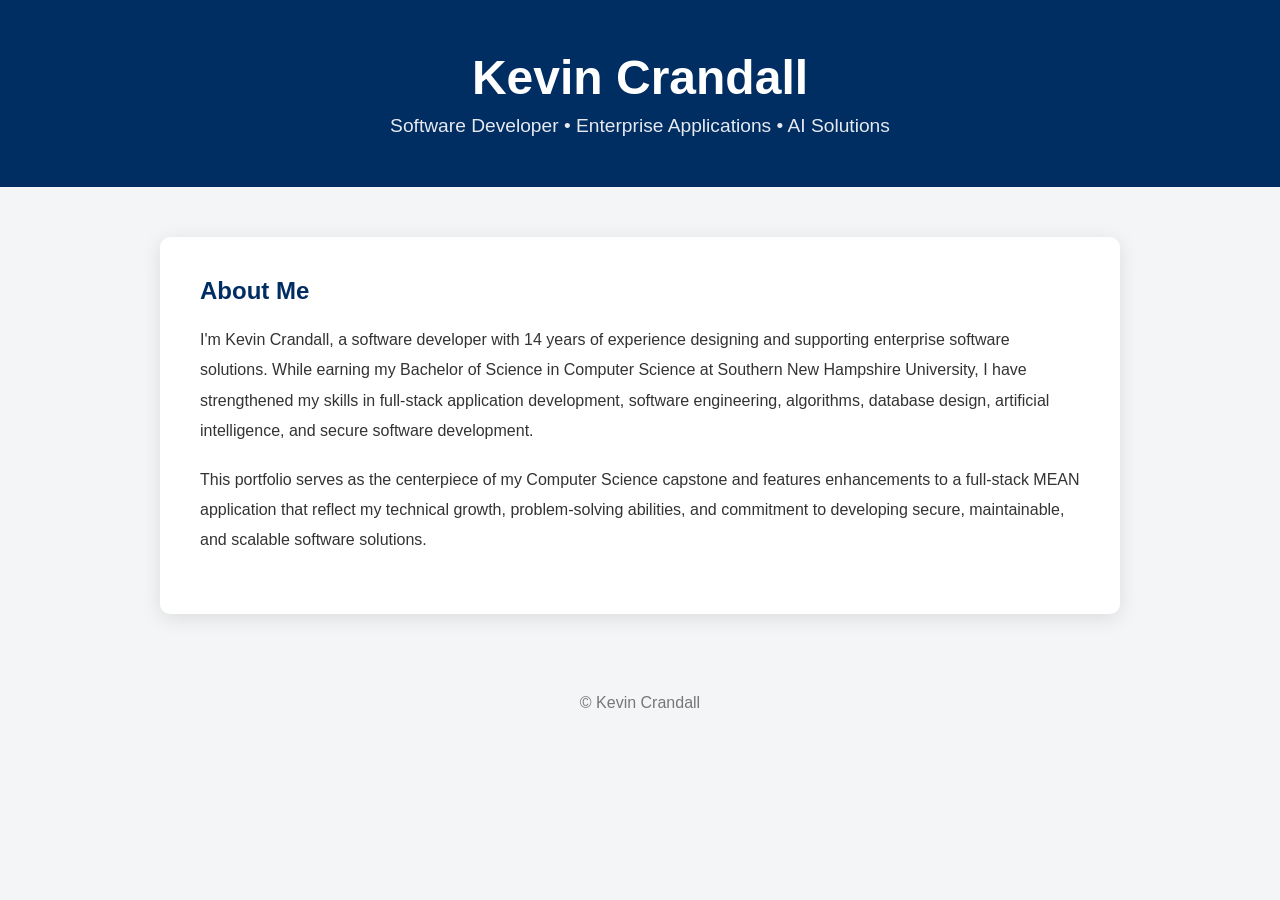
==== index.html @ ae2aaf31 "Initial CS499 ePortfolio homepage" ====
<!DOCTYPE html>
<html lang="en">

<head>
    <meta charset="UTF-8">
    <meta name="viewport" content="width=device-width, initial-scale=1.0">
    <title>Kevin Crandall | Computer Science ePortfolio</title>

    <link rel="stylesheet" href="style.css">
</head>

<body>

    <header>
        <h1>Kevin Crandall</h1>

        <p class="subtitle">
            Software Developer • Enterprise Applications • AI Solutions
        </p>
    </header>

    <main>

        <section class="card">

            <h2>About Me</h2>

            <p>
                I'm Kevin Crandall, a software developer with 14 years of experience 
                designing and supporting enterprise software solutions. While earning 
                my Bachelor of Science in Computer Science at Southern New Hampshire University, 
                I have strengthened my skills in full-stack application development, 
                software engineering, algorithms, database design, artificial intelligence, 
                and secure software development.
            </p>

            <p>
                This portfolio serves as the centerpiece of my Computer Science capstone 
                and features enhancements to a full-stack MEAN application that reflect 
                my technical growth, problem-solving abilities, and commitment to developing 
                secure, maintainable, and scalable software solutions.
            </p>

        </section>

    </main>

    <footer>

        © Kevin Crandall

    </footer>

</body>

</html>
---- style.css ----
* {
    margin: 0;
    padding: 0;
    box-sizing: border-box;
}

body {

    font-family: "Segoe UI", Arial, sans-serif;
    background: #f3f5f7;
    color: #333;

}

header {

    background: #002d62;
    color: white;

    padding: 50px 20px;

    text-align: center;

}

header h1 {

    font-size: 3rem;

    margin-bottom: 10px;

}

.subtitle {

    font-size: 1.2rem;

    opacity: .9;

}

main {

    max-width: 1000px;

    margin: 50px auto;

    padding: 0 20px;

}

.card {

    background: white;

    padding: 40px;

    border-radius: 10px;

    box-shadow: 0 4px 20px rgba(0,0,0,.10);

}

.card h2 {

    color: #002d62;

    margin-bottom: 20px;

}

.card p {

    margin-bottom: 18px;

    line-height: 1.9;

}

footer {

    text-align: center;

    padding: 30px;

    color: #777;

}
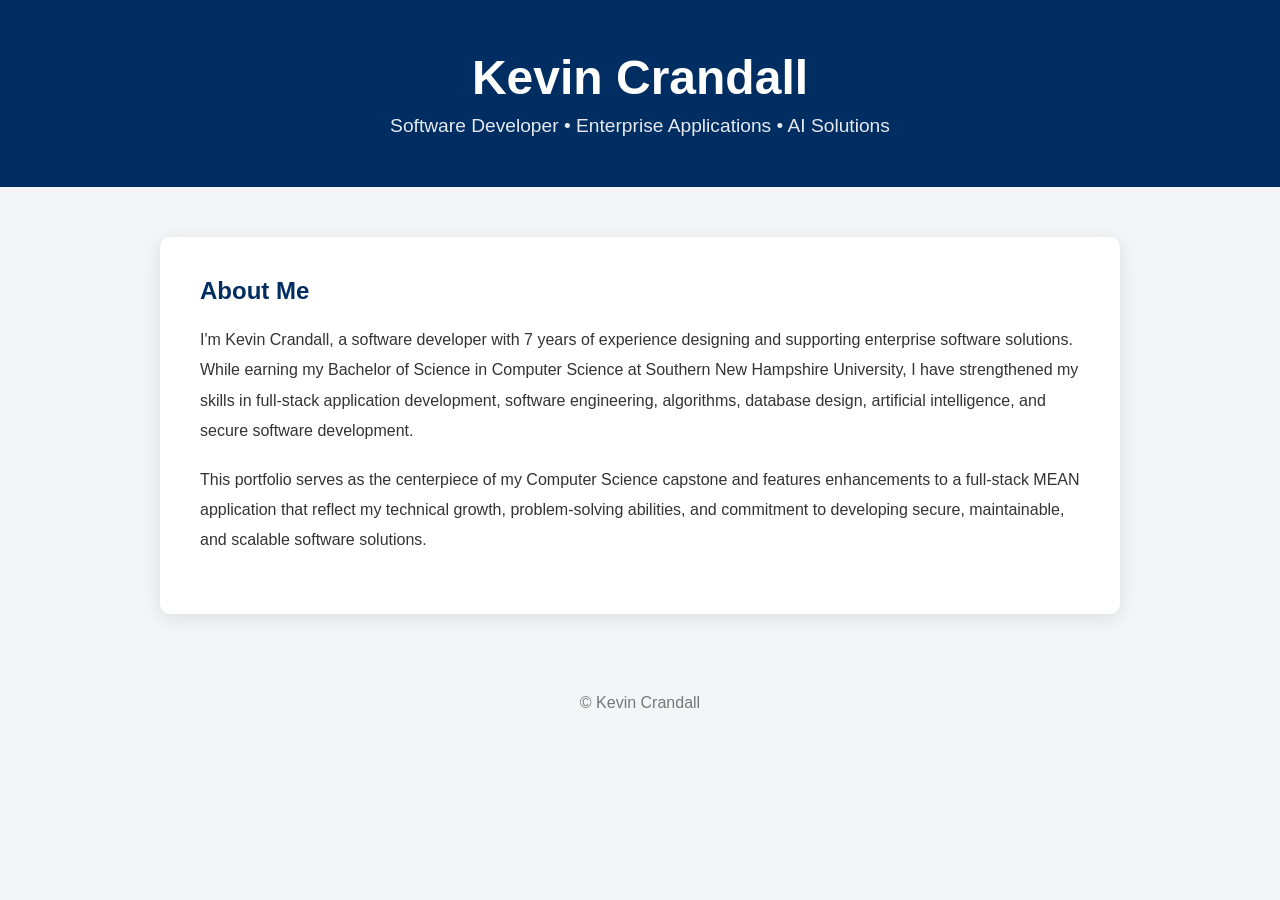
==== commit db71208c: "index.html updates" ====
--- a/index.html
+++ b/index.html
@@ -26,7 +26,7 @@
             <h2>About Me</h2>
 
             <p>
-                I'm Kevin Crandall, a software developer with 14 years of experience 
+                I'm Kevin Crandall, a software developer with 7 years of experience 
                 designing and supporting enterprise software solutions. While earning 
                 my Bachelor of Science in Computer Science at Southern New Hampshire University, 
                 I have strengthened my skills in full-stack application development, 
@@ -53,4 +53,5 @@
 
 </body>
 
-</html>+</html>
+<!-- GitHub Pages redeploy -->
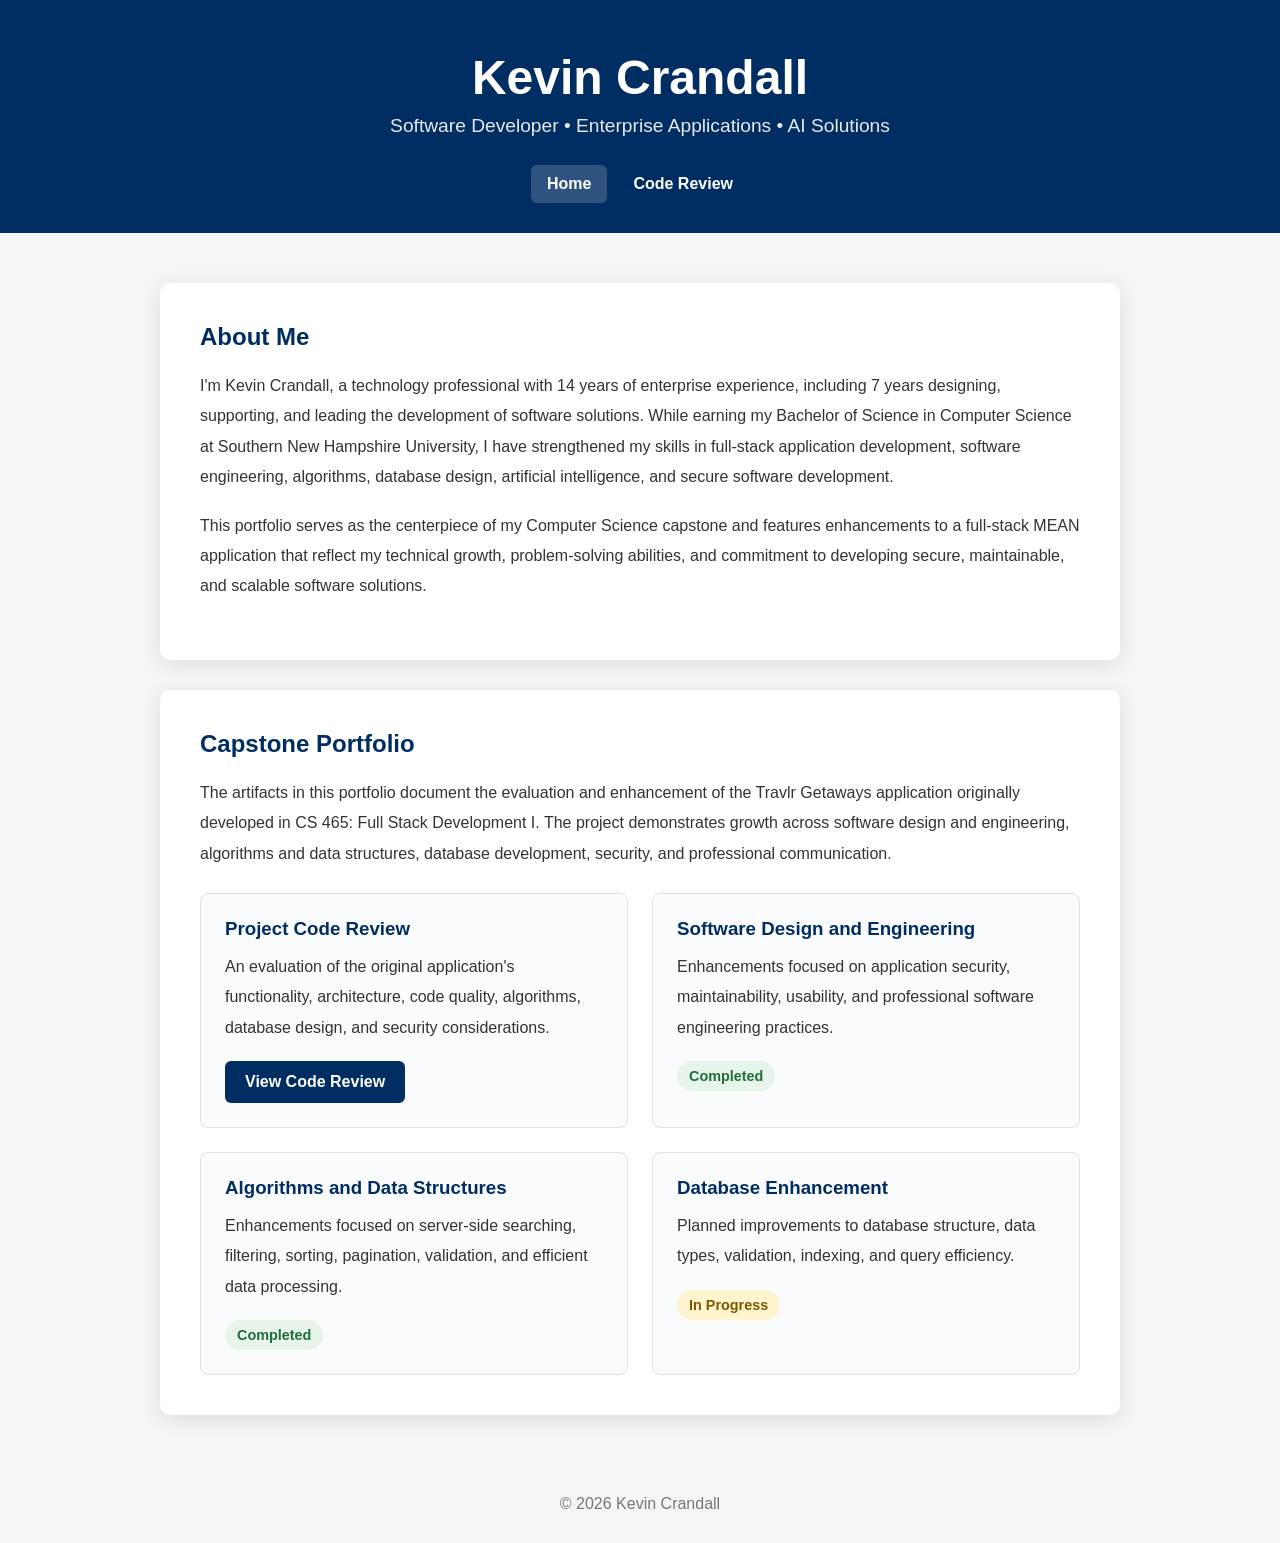
==== commit 1a6085f7: "Publish capstone code review to ePortfolio" ====
--- a/index.html
+++ b/index.html
@@ -4,6 +4,7 @@
 <head>
     <meta charset="UTF-8">
     <meta name="viewport" content="width=device-width, initial-scale=1.0">
+
     <title>Kevin Crandall | Computer Science ePortfolio</title>
 
     <link rel="stylesheet" href="style.css">
@@ -17,6 +18,11 @@
         <p class="subtitle">
             Software Developer • Enterprise Applications • AI Solutions
         </p>
+
+        <nav aria-label="Primary navigation">
+            <a href="index.html" class="active">Home</a>
+            <a href="code-review.html">Code Review</a>
+        </nav>
     </header>
 
     <main>
@@ -26,32 +32,97 @@
             <h2>About Me</h2>
 
             <p>
-                I'm Kevin Crandall, a software developer with 7 years of experience 
-                designing and supporting enterprise software solutions. While earning 
-                my Bachelor of Science in Computer Science at Southern New Hampshire University, 
-                I have strengthened my skills in full-stack application development, 
-                software engineering, algorithms, database design, artificial intelligence, 
-                and secure software development.
+                I'm Kevin Crandall, a technology professional with 14 years of
+                enterprise experience, including 7 years designing, supporting,
+                and leading the development of software solutions. While earning
+                my Bachelor of Science in Computer Science at Southern New Hampshire
+                University, I have strengthened my skills in full-stack application
+                development, software engineering, algorithms, database design,
+                artificial intelligence, and secure software development.
             </p>
 
             <p>
-                This portfolio serves as the centerpiece of my Computer Science capstone 
-                and features enhancements to a full-stack MEAN application that reflect 
-                my technical growth, problem-solving abilities, and commitment to developing 
-                secure, maintainable, and scalable software solutions.
+                This portfolio serves as the centerpiece of my Computer Science
+                capstone and features enhancements to a full-stack MEAN application
+                that reflect my technical growth, problem-solving abilities, and
+                commitment to developing secure, maintainable, and scalable software
+                solutions.
             </p>
+
+        </section>
+
+        <section class="card">
+
+            <h2>Capstone Portfolio</h2>
+
+            <p>
+                The artifacts in this portfolio document the evaluation and
+                enhancement of the Travlr Getaways application originally developed
+                in CS 465: Full Stack Development I. The project demonstrates growth
+                across software design and engineering, algorithms and data
+                structures, database development, security, and professional
+                communication.
+            </p>
+
+            <div class="portfolio-grid">
+
+                <article class="portfolio-item">
+                    <h3>Project Code Review</h3>
+
+                    <p>
+                        An evaluation of the original application's functionality,
+                        architecture, code quality, algorithms, database design, and
+                        security considerations.
+                    </p>
+
+                    <a class="button" href="code-review.html">
+                        View Code Review
+                    </a>
+                </article>
+
+                <article class="portfolio-item">
+                    <h3>Software Design and Engineering</h3>
+
+                    <p>
+                        Enhancements focused on application security, maintainability,
+                        usability, and professional software engineering practices.
+                    </p>
+
+                    <span class="status completed">Completed</span>
+                </article>
+
+                <article class="portfolio-item">
+                    <h3>Algorithms and Data Structures</h3>
+
+                    <p>
+                        Enhancements focused on server-side searching, filtering,
+                        sorting, pagination, validation, and efficient data processing.
+                    </p>
+
+                    <span class="status completed">Completed</span>
+                </article>
+
+                <article class="portfolio-item">
+                    <h3>Database Enhancement</h3>
+
+                    <p>
+                        Planned improvements to database structure, data types,
+                        validation, indexing, and query efficiency.
+                    </p>
+
+                    <span class="status in-progress">In Progress</span>
+                </article>
+
+            </div>
 
         </section>
 
     </main>
 
     <footer>
-
-        © Kevin Crandall
-
+        &copy; 2026 Kevin Crandall
     </footer>
 
 </body>
 
-</html>
-<!-- GitHub Pages redeploy -->+</html>
--- a/style.css
+++ b/style.css
@@ -5,84 +5,198 @@
 }
 
 body {
-
     font-family: "Segoe UI", Arial, sans-serif;
     background: #f3f5f7;
     color: #333;
-
 }
 
 header {
-
     background: #002d62;
     color: white;
-
-    padding: 50px 20px;
-
+    padding: 50px 20px 30px;
     text-align: center;
-
 }
 
 header h1 {
-
     font-size: 3rem;
-
     margin-bottom: 10px;
-
 }
 
 .subtitle {
-
     font-size: 1.2rem;
-
-    opacity: .9;
-
+    opacity: 0.9;
+}
+
+nav {
+    display: flex;
+    justify-content: center;
+    flex-wrap: wrap;
+    gap: 10px;
+    margin-top: 28px;
+}
+
+nav a {
+    color: white;
+    padding: 10px 16px;
+    border-radius: 6px;
+    text-decoration: none;
+    font-weight: 600;
+    transition: background 0.2s ease;
+}
+
+nav a:hover,
+nav a:focus,
+nav a.active {
+    background: rgba(255, 255, 255, 0.18);
 }
 
 main {
-
     max-width: 1000px;
-
     margin: 50px auto;
-
     padding: 0 20px;
-
 }
 
 .card {
-
     background: white;
-
     padding: 40px;
-
+    margin-bottom: 30px;
     border-radius: 10px;
-
-    box-shadow: 0 4px 20px rgba(0,0,0,.10);
-
+    box-shadow: 0 4px 20px rgba(0, 0, 0, 0.10);
 }
 
 .card h2 {
-
     color: #002d62;
-
     margin-bottom: 20px;
-
+}
+
+.card h3 {
+    color: #002d62;
+    margin-bottom: 12px;
 }
 
 .card p {
-
     margin-bottom: 18px;
-
     line-height: 1.9;
-
+}
+
+.portfolio-grid {
+    display: grid;
+    grid-template-columns: repeat(2, minmax(0, 1fr));
+    gap: 24px;
+    margin-top: 24px;
+}
+
+.portfolio-item {
+    padding: 24px;
+    border: 1px solid #dce2e8;
+    border-radius: 8px;
+    background: #fafbfc;
+}
+
+.button {
+    display: inline-block;
+    background: #002d62;
+    color: white;
+    padding: 12px 20px;
+    border-radius: 6px;
+    text-decoration: none;
+    font-weight: 600;
+    transition: background 0.2s ease;
+}
+
+.button:hover,
+.button:focus {
+    background: #004a99;
+}
+
+.status {
+    display: inline-block;
+    padding: 7px 12px;
+    border-radius: 20px;
+    font-size: 0.9rem;
+    font-weight: 700;
+}
+
+.status.completed {
+    background: #e6f4ea;
+    color: #216e39;
+}
+
+.status.in-progress {
+    background: #fff4ce;
+    color: #7a5900;
+}
+
+.video-container {
+    position: relative;
+    width: 100%;
+    padding-top: 56.25%;
+    overflow: hidden;
+    background: #000;
+    border-radius: 8px;
+}
+
+.video-container iframe {
+    position: absolute;
+    inset: 0;
+    width: 100%;
+    height: 100%;
+    border: 0;
+}
+
+.video-link {
+    margin-top: 18px;
+    margin-bottom: 0;
+    text-align: center;
+}
+
+.video-link a {
+    color: #002d62;
+    font-weight: 600;
+}
+
+.progress-list {
+    display: flex;
+    flex-direction: column;
+    gap: 18px;
+}
+
+.progress-item {
+    display: flex;
+    justify-content: space-between;
+    align-items: center;
+    gap: 24px;
+    padding: 22px;
+    border: 1px solid #dce2e8;
+    border-radius: 8px;
+    background: #fafbfc;
+}
+
+.progress-item p {
+    margin-bottom: 0;
 }
 
 footer {
-
     text-align: center;
-
     padding: 30px;
-
     color: #777;
-
+}
+
+@media (max-width: 700px) {
+    header h1 {
+        font-size: 2.3rem;
+    }
+
+    .card {
+        padding: 28px 22px;
+    }
+
+    .portfolio-grid {
+        grid-template-columns: 1fr;
+    }
+
+    .progress-item {
+        align-items: flex-start;
+        flex-direction: column;
+    }
 }
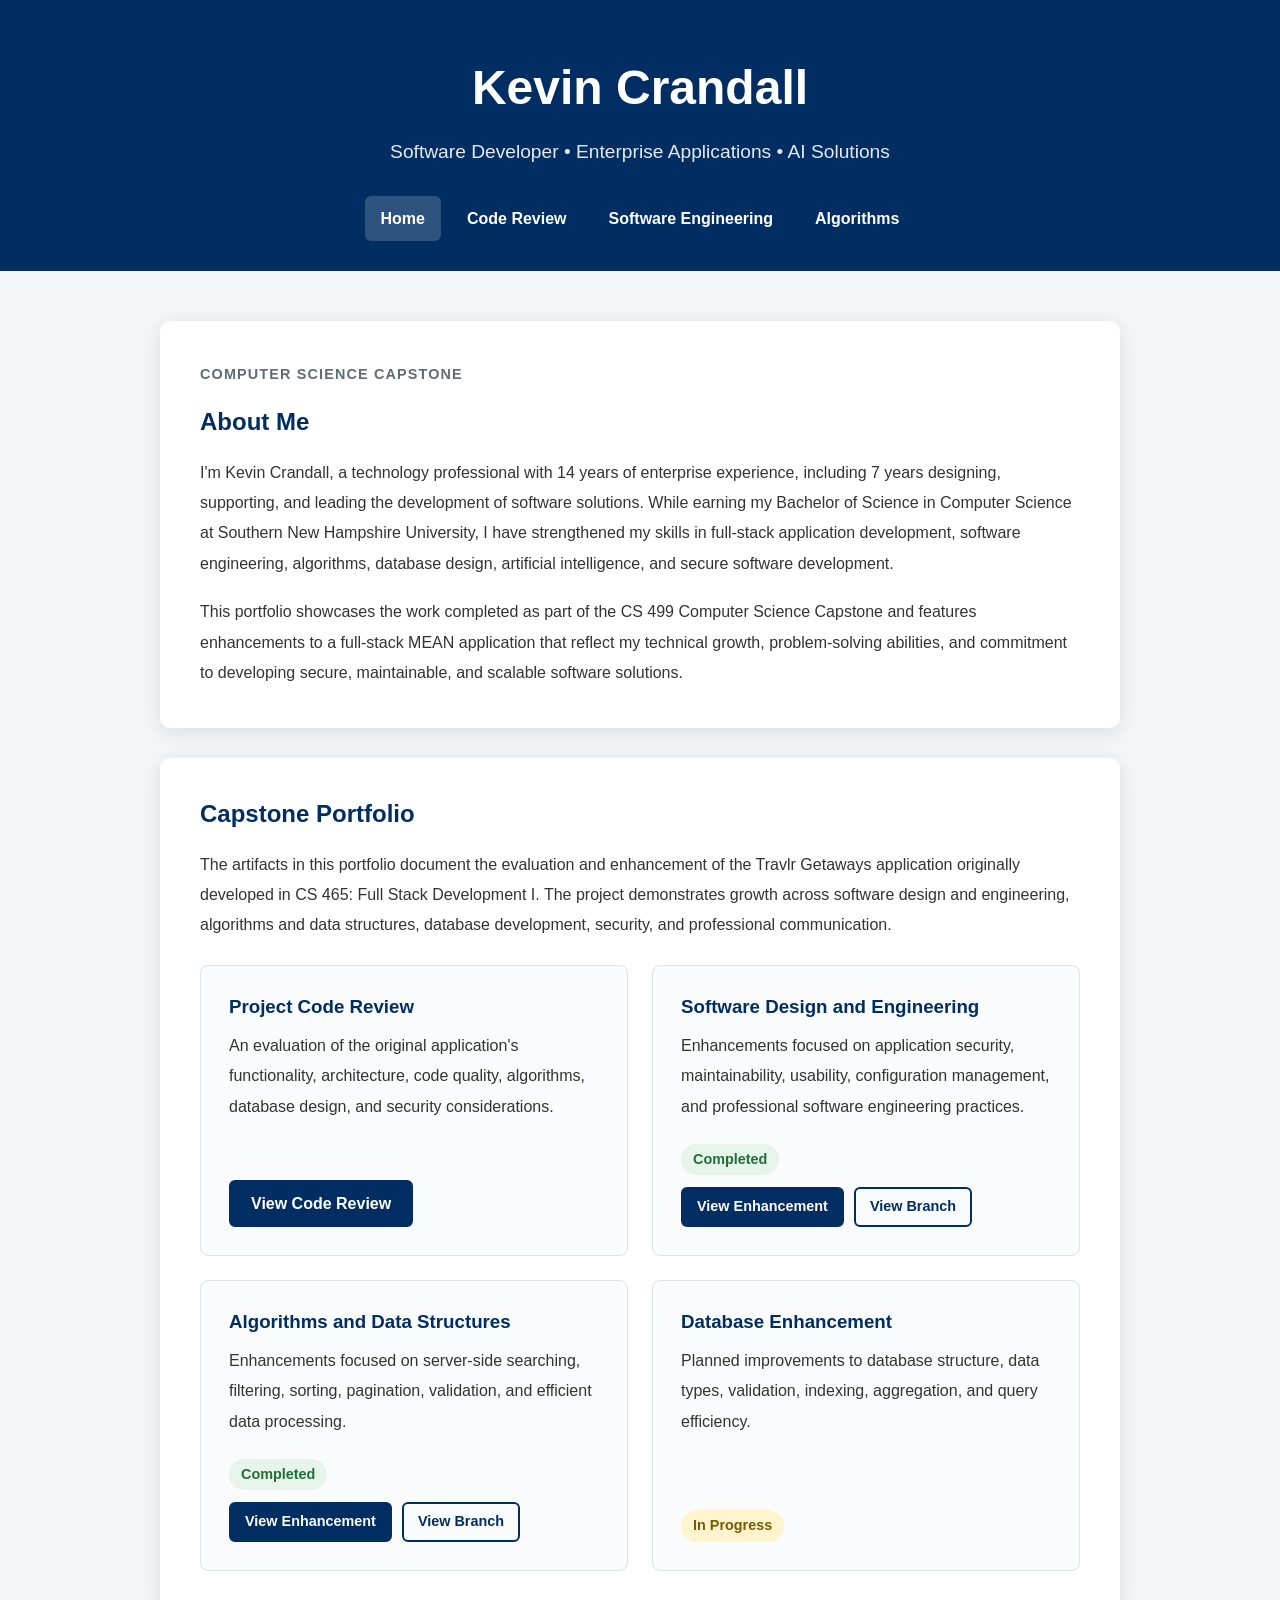
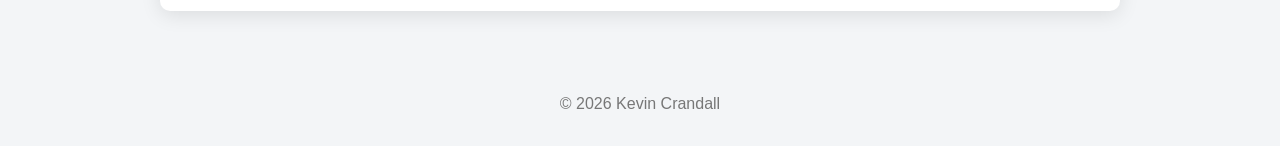
==== commit 3ecadd2b: "Add completed capstone enhancement pages" ====
--- a/index.html
+++ b/index.html
@@ -22,12 +22,15 @@
         <nav aria-label="Primary navigation">
             <a href="index.html" class="active">Home</a>
             <a href="code-review.html">Code Review</a>
+            <a href="software-engineering.html">Software Engineering</a>
+            <a href="algorithms.html">Algorithms</a>
         </nav>
     </header>
 
     <main>
 
         <section class="card">
+            <p class="eyebrow">Computer Science Capstone</p>
 
             <h2>About Me</h2>
 
@@ -42,17 +45,15 @@
             </p>
 
             <p>
-                This portfolio serves as the centerpiece of my Computer Science
-                capstone and features enhancements to a full-stack MEAN application
-                that reflect my technical growth, problem-solving abilities, and
-                commitment to developing secure, maintainable, and scalable software
-                solutions.
+                This portfolio showcases the work completed as part of the
+                CS 499 Computer Science Capstone and features enhancements to a
+                full-stack MEAN application that reflect my technical growth,
+                problem-solving abilities, and commitment to developing secure,
+                maintainable, and scalable software solutions.
             </p>
-
         </section>
 
         <section class="card">
-
             <h2>Capstone Portfolio</h2>
 
             <p>
@@ -75,20 +76,43 @@
                         security considerations.
                     </p>
 
-                    <a class="button" href="code-review.html">
-                        View Code Review
-                    </a>
+                    <div class="portfolio-actions">
+                        <div class="action-buttons">
+                            <a class="button" href="code-review.html">
+                                View Code Review
+                            </a>
+                        </div>
+                    </div>
                 </article>
 
                 <article class="portfolio-item">
                     <h3>Software Design and Engineering</h3>
 
                     <p>
-                        Enhancements focused on application security, maintainability,
-                        usability, and professional software engineering practices.
+                        Enhancements focused on application security,
+                        maintainability, usability, configuration management,
+                        and professional software engineering practices.
                     </p>
 
-                    <span class="status completed">Completed</span>
+                    <div class="portfolio-actions">
+                        <span class="status completed">Completed</span>
+
+                        <div class="action-buttons">
+                            <a
+                                class="button secondary-button"
+                                href="software-engineering.html">
+                                View Enhancement
+                            </a>
+
+                            <a
+                                class="button secondary-button outline-button"
+                                href="https://github.com/kcrandall81087/travlr-getaways-enhanced/tree/enhancement/software-engineering"
+                                target="_blank"
+                                rel="noopener noreferrer">
+                                View Branch
+                            </a>
+                        </div>
+                    </div>
                 </article>
 
                 <article class="portfolio-item">
@@ -96,10 +120,29 @@
 
                     <p>
                         Enhancements focused on server-side searching, filtering,
-                        sorting, pagination, validation, and efficient data processing.
+                        sorting, pagination, validation, and efficient data
+                        processing.
                     </p>
 
-                    <span class="status completed">Completed</span>
+                    <div class="portfolio-actions">
+                        <span class="status completed">Completed</span>
+
+                        <div class="action-buttons">
+                            <a
+                                class="button secondary-button"
+                                href="algorithms.html">
+                                View Enhancement
+                            </a>
+
+                            <a
+                                class="button secondary-button outline-button"
+                                href="https://github.com/kcrandall81087/travlr-getaways-enhanced/tree/enhancement/algorithms"
+                                target="_blank"
+                                rel="noopener noreferrer">
+                                View Branch
+                            </a>
+                        </div>
+                    </div>
                 </article>
 
                 <article class="portfolio-item">
@@ -107,14 +150,15 @@
 
                     <p>
                         Planned improvements to database structure, data types,
-                        validation, indexing, and query efficiency.
+                        validation, indexing, aggregation, and query efficiency.
                     </p>
 
-                    <span class="status in-progress">In Progress</span>
+                    <div class="portfolio-actions">
+                        <span class="status in-progress">In Progress</span>
+                    </div>
                 </article>
 
             </div>
-
         </section>
 
     </main>
--- a/style.css
+++ b/style.css
@@ -4,10 +4,15 @@
     box-sizing: border-box;
 }
 
+html {
+    scroll-behavior: smooth;
+}
+
 body {
     font-family: "Segoe UI", Arial, sans-serif;
     background: #f3f5f7;
     color: #333;
+    line-height: 1.6;
 }
 
 header {
@@ -41,13 +46,20 @@
     border-radius: 6px;
     text-decoration: none;
     font-weight: 600;
-    transition: background 0.2s ease;
+    transition:
+        background 0.2s ease,
+        transform 0.2s ease;
 }
 
 nav a:hover,
 nav a:focus,
 nav a.active {
     background: rgba(255, 255, 255, 0.18);
+}
+
+nav a:hover,
+nav a:focus {
+    transform: translateY(-1px);
 }
 
 main {
@@ -67,17 +79,29 @@
 .card h2 {
     color: #002d62;
     margin-bottom: 20px;
+    line-height: 1.3;
 }
 
 .card h3 {
     color: #002d62;
     margin-bottom: 12px;
+    line-height: 1.35;
 }
 
 .card p {
     margin-bottom: 18px;
     line-height: 1.9;
 }
+
+.card p:last-child {
+    margin-bottom: 0;
+}
+
+.card ul {
+    margin-bottom: 0;
+}
+
+/* Portfolio cards */
 
 .portfolio-grid {
     display: grid;
@@ -87,27 +111,81 @@
 }
 
 .portfolio-item {
-    padding: 24px;
+    display: flex;
+    flex-direction: column;
+    padding: 28px;
     border: 1px solid #dce2e8;
     border-radius: 8px;
     background: #fafbfc;
 }
+
+.portfolio-item p {
+    flex-grow: 1;
+    margin-bottom: 22px;
+}
+
+.portfolio-actions {
+    display: flex;
+    flex-direction: column;
+    align-items: flex-start;
+    gap: 12px;
+    margin-top: auto;
+}
+
+.action-buttons {
+    display: flex;
+    align-items: center;
+    flex-wrap: wrap;
+    gap: 10px;
+}
+
+/* Buttons */
 
 .button {
     display: inline-block;
     background: #002d62;
     color: white;
     padding: 12px 20px;
+    border: 2px solid #002d62;
     border-radius: 6px;
     text-decoration: none;
     font-weight: 600;
-    transition: background 0.2s ease;
+    line-height: 1.2;
+    text-align: center;
+    transition:
+        background 0.2s ease,
+        color 0.2s ease,
+        border-color 0.2s ease,
+        transform 0.2s ease;
 }
 
 .button:hover,
 .button:focus {
     background: #004a99;
-}
+    border-color: #004a99;
+    color: white;
+    transform: translateY(-1px);
+}
+
+.secondary-button {
+    padding: 9px 14px;
+    font-size: 0.9rem;
+}
+
+.outline-button {
+    background: transparent;
+    color: #002d62;
+    border: 2px solid #002d62;
+}
+
+.outline-button:hover,
+.outline-button:focus {
+    background: #eef4fa;
+    color: #002d62;
+    border-color: #002d62;
+}
+
+/* Status badges */
 
 .status {
     display: inline-block;
@@ -115,6 +193,8 @@
     border-radius: 20px;
     font-size: 0.9rem;
     font-weight: 700;
+    line-height: 1.2;
+    white-space: nowrap;
 }
 
 .status.completed {
@@ -126,6 +206,8 @@
     background: #fff4ce;
     color: #7a5900;
 }
+
+/* Video */
 
 .video-container {
     position: relative;
@@ -155,6 +237,13 @@
     font-weight: 600;
 }
 
+.video-link a:hover,
+.video-link a:focus {
+    text-decoration: none;
+}
+
+/* Enhancement progress */
+
 .progress-list {
     display: flex;
     flex-direction: column;
@@ -162,19 +251,178 @@
 }
 
 .progress-item {
-    display: flex;
-    justify-content: space-between;
-    align-items: center;
-    gap: 24px;
-    padding: 22px;
+    padding: 26px;
     border: 1px solid #dce2e8;
     border-radius: 8px;
     background: #fafbfc;
 }
 
+.progress-content {
+    width: 100%;
+}
+
 .progress-item p {
+    margin-bottom: 18px;
+}
+
+/* Repository links */
+
+.repository-links {
+    display: flex;
+    flex-wrap: wrap;
+    gap: 14px;
+    margin-top: 20px;
+}
+
+/* Enhancement page heading */
+
+.page-heading {
+    display: flex;
+    justify-content: space-between;
+    align-items: flex-start;
+    gap: 20px;
+    margin-bottom: 20px;
+}
+
+.page-heading h2 {
     margin-bottom: 0;
 }
+
+.eyebrow {
+    margin-bottom: 6px;
+    color: #5f6b76;
+    font-size: 0.9rem;
+    font-weight: 700;
+    letter-spacing: 0.08em;
+    line-height: 1.4;
+    text-transform: uppercase;
+}
+
+/* Enhancement objectives */
+
+.objective-grid {
+    display: grid;
+    grid-template-columns: repeat(2, minmax(0, 1fr));
+    gap: 22px;
+    margin-top: 24px;
+}
+
+.objective-item {
+    padding: 24px;
+    border: 1px solid #dce2e8;
+    border-radius: 8px;
+    background: #fafbfc;
+}
+
+.objective-item p {
+    margin-bottom: 0;
+}
+
+/* Major improvements */
+
+.improvement-grid {
+    display: grid;
+    grid-template-columns: repeat(2, minmax(0, 1fr));
+    gap: 22px;
+    margin-top: 24px;
+}
+
+.improvement-item {
+    padding: 24px;
+    border: 1px solid #dce2e8;
+    border-radius: 8px;
+    background: #fafbfc;
+}
+
+.improvement-item ul {
+    padding-left: 20px;
+    line-height: 1.8;
+}
+
+.improvement-item li + li {
+    margin-top: 5px;
+}
+
+/* Technical skills */
+
+.tag-list {
+    display: flex;
+    flex-wrap: wrap;
+    gap: 10px;
+}
+
+.tag {
+    display: inline-block;
+    padding: 8px 13px;
+    border: 1px solid #cfd8e1;
+    border-radius: 20px;
+    background: #f5f7f9;
+    color: #002d62;
+    font-size: 0.9rem;
+    font-weight: 600;
+}
+
+/* Course outcomes */
+
+.outcome-list {
+    display: flex;
+    flex-direction: column;
+    gap: 18px;
+}
+
+.outcome-item {
+    padding: 24px;
+    border: 1px solid #dce2e8;
+    border-radius: 8px;
+    background: #fafbfc;
+}
+
+.outcome-item p {
+    margin-bottom: 0;
+}
+
+/* Bottom page navigation */
+
+.page-navigation {
+    display: grid;
+    grid-template-columns: 1fr auto 1fr;
+    align-items: center;
+    gap: 18px;
+    margin-top: 10px;
+    padding: 24px 0;
+}
+
+.page-navigation a,
+.disabled-link {
+    color: #002d62;
+    font-weight: 600;
+    text-decoration: none;
+}
+
+.page-navigation a:first-child {
+    text-align: left;
+}
+
+.page-navigation a:nth-child(2) {
+    text-align: center;
+}
+
+.page-navigation a:last-child,
+.page-navigation .disabled-link:last-child {
+    text-align: right;
+}
+
+.page-navigation a:hover,
+.page-navigation a:focus {
+    text-decoration: underline;
+}
+
+.disabled-link {
+    color: #8a939c;
+    cursor: default;
+}
+
+/* Footer */
 
 footer {
     text-align: center;
@@ -182,21 +430,101 @@
     color: #777;
 }
 
+/* Tablet and mobile */
+
 @media (max-width: 700px) {
+    header {
+        padding: 40px 20px 25px;
+    }
+
     header h1 {
         font-size: 2.3rem;
     }
 
+    .subtitle {
+        font-size: 1.05rem;
+    }
+
+    main {
+        margin: 30px auto;
+    }
+
     .card {
         padding: 28px 22px;
     }
 
-    .portfolio-grid {
+    .portfolio-grid,
+    .objective-grid,
+    .improvement-grid {
         grid-template-columns: 1fr;
     }
 
-    .progress-item {
+    .page-heading {
         align-items: flex-start;
         flex-direction: column;
     }
+
+    .repository-links {
+        align-items: stretch;
+        flex-direction: column;
+    }
+
+    .repository-links .button {
+        width: 100%;
+    }
+
+    .page-navigation {
+        display: flex;
+        align-items: flex-start;
+        flex-direction: column;
+        gap: 14px;
+    }
+
+    .page-navigation a:first-child,
+    .page-navigation a:nth-child(2),
+    .page-navigation a:last-child,
+    .page-navigation .disabled-link:last-child {
+        text-align: left;
+    }
+}
+
+@media (max-width: 450px) {
+    header h1 {
+        font-size: 2rem;
+    }
+
+    nav {
+        align-items: stretch;
+        flex-direction: column;
+    }
+
+    nav a {
+        width: 100%;
+    }
+
+    .card {
+        padding: 24px 18px;
+    }
+
+    .portfolio-item,
+    .progress-item,
+    .objective-item,
+    .improvement-item,
+    .outcome-item {
+        padding: 22px 18px;
+    }
+
+    .action-buttons {
+        align-items: stretch;
+        flex-direction: column;
+        width: 100%;
+    }
+
+    .action-buttons .button {
+        width: 100%;
+    }
+
+    .page-heading .status {
+        align-self: flex-start;
+    }
 }
